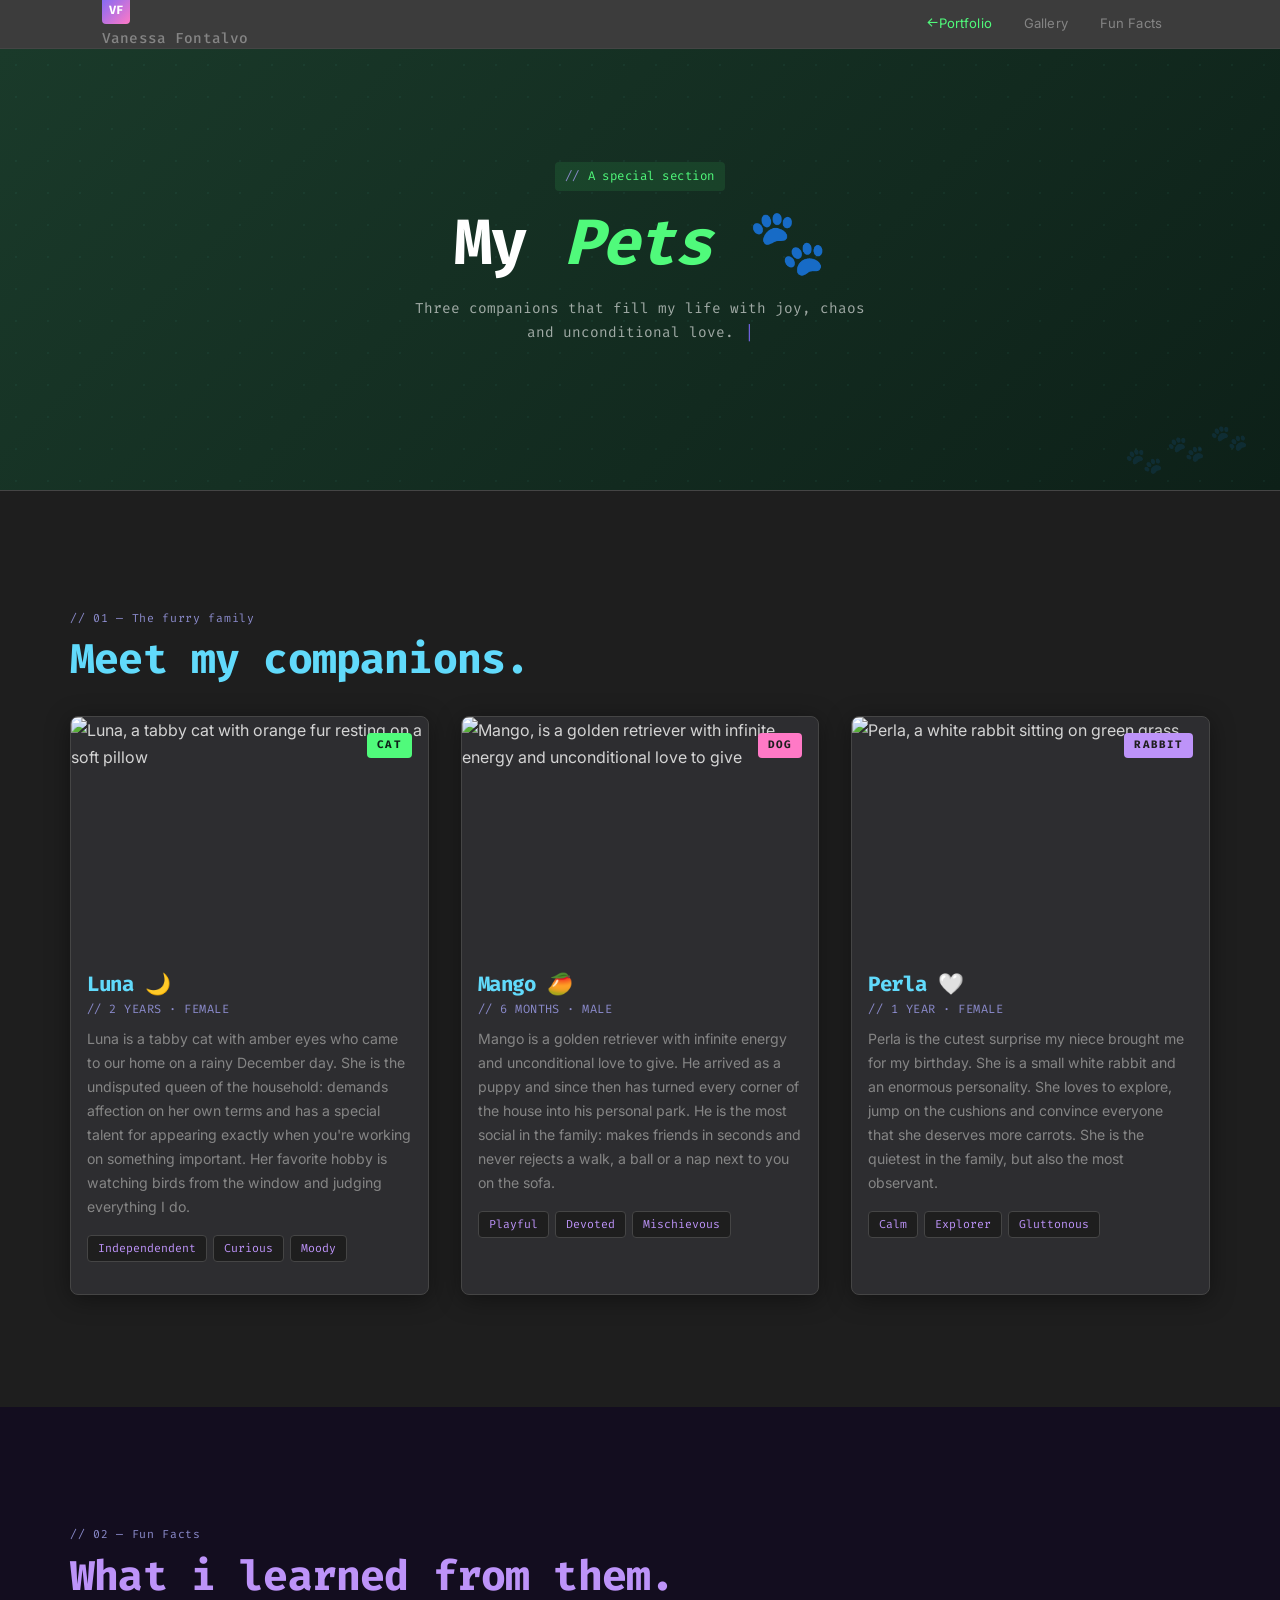
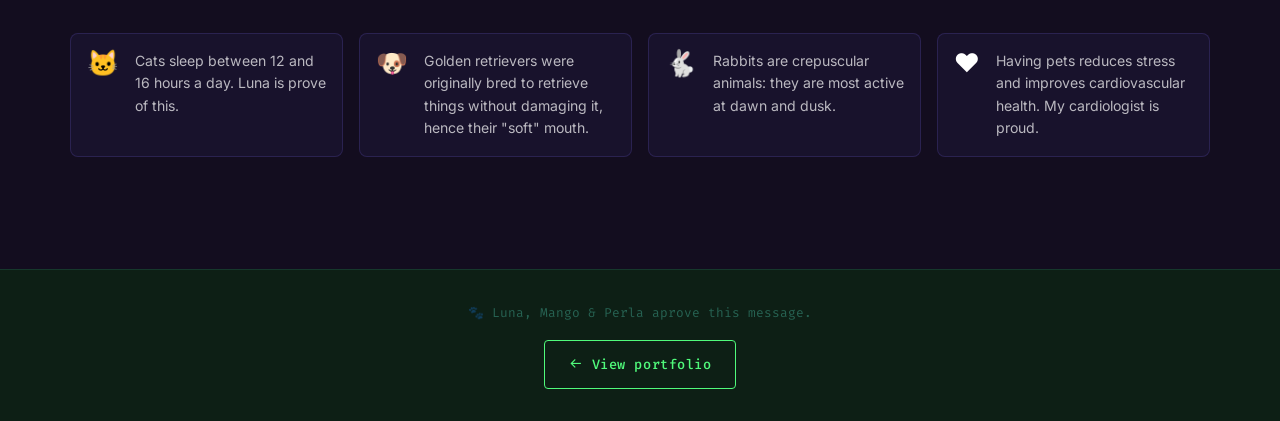
==== mascotas.html @ 3e64f096 "first draft" ====
<!DOCTYPE html>
<html lang="es">

<head>
  <meta charset="UTF-8" />
  <meta name="viewport" content="width=device-width, initial-scale=1.0" />
  <meta name="description" content="Pet gallery of Vanessa Fontalvo — meet Luna, Mango and Perla." />
  <meta name="keywords" content="pets, cats, dogs, rabbits, pets gallery, Luna, Mango, Perla" />
  <meta name="author" content="Vanessa Fontalvo" />
  <title>My Pets — Vanessa Fontalvo</title>
  <!-- Vinculación de la misma hoja de estilos compartida -->
  <link rel="stylesheet" href="styles.css" />
  <link
    href="https://fonts.googleapis.com/css2?family=Playfair+Display:wght@400;700;900&family=DM+Sans:wght@300;400;500&display=swap"
    rel="stylesheet" />
  <link href='https://unpkg.com/boxicons@2.1.4/css/boxicons.min.css' rel='stylesheet'>
</head>

<body class="page-mascotas">

  <!-- ===================== ENCABEZADO ===================== -->
  <header class="site-header">
    <div class="header-inner">
      <!-- Logo con enlace de vuelta al portafolio -->
      <div class="logo">
        <a href="index.html" class="logo-link" aria-label="Volver al portafolio">
          <span class="logo-initial">VF</span>
          <span class="logo-name">Vanessa Fontalvo</span>
        </a>
      </div>

      <!-- Navegación de la página de mascotas -->
      <nav class="main-nav" aria-label="Navegación">
        <ul>
          <!-- Enlace de regreso al portafolio principal -->
          <li><a href="index.html" class="nav-back">
              <i class='bx bx-arrow-back'></i>
              Portfolio</a></li>
          <li><a href="#galeria">Gallery</a></li>
          <li><a href="#curiosidades">Fun Facts</a></li>
        </ul>
      </nav>
    </div>
  </header>

  <!-- ===================== HERO DE MASCOTAS ===================== -->
  <section class="pets-hero">
    <div class="pets-hero-content">
      <p class="hero-label">A special section </p>
      <h1 class="hero-title pets-hero-title">
        My <em>Pets</em> 🐾
      </h1>
      <p class="hero-sub">
        Three companions that fill my life with joy, chaos and unconditional love.
      </p>
    </div>
    <!-- Decoración de huellas -->
    <div class="paw-deco" aria-hidden="true">
      <span>🐾</span><span>🐾</span><span>🐾</span>
    </div>
  </section>

  <main>

    <!-- ===================== GALERÍA DE MASCOTAS ===================== -->
    <section id="galeria" class="section section-gallery">
      <div class="section-inner">
        <span class="section-tag">01 — The furry family</span>
        <h2 class="section-title">Meet my companions.</h2>

        <!-- Contenedor de la galería -->
        <div class="pets-grid">

          <!-- ---- Mascota 1: Luna ---- -->
          <article class="pet-card">
            <!-- Imagen de la mascota (usando placeholder de Picsum con temática animal) -->
            <div class="pet-image-wrap">
              <img src="img/tabby.jpg" alt="Luna, a tabby cat with orange fur resting on a soft pillow" width="600"
                height="450" loading="lazy" />
              <span class="pet-badge">Cat</span>
            </div>
            <!-- Descripción de la mascota -->
            <div class="pet-info">
              <h3 class="pet-name">Luna 🌙</h3>
              <p class="pet-age"> 2 years · Female</p>
              <p class="pet-desc">
                Luna is a tabby cat with amber eyes who came to our home on a rainy December day.
                She is the undisputed queen of the household: demands affection on her own terms and has
                a special talent for appearing exactly when you're working on something important.
                Her favorite hobby is watching birds from the window and judging everything I do.
              </p>
              <!-- Etiquetas de personalidad -->
              <ul class="pet-tags" aria-label="Personalidad">
                <li>Independendent</li>
                <li>Curious</li>
                <li>Moody</li>
              </ul>
            </div>
          </article>

          <!-- ---- Mascota 2: Mango ---- -->
          <article class="pet-card">
            <div class="pet-image-wrap">
              <img src="img/golden.jpeg"
                alt="Mango, is a golden retriever with infinite energy and unconditional love to give" width="600"
                height="450" loading="lazy" />
              <span class="pet-badge pet-badge--dog">Dog</span>
            </div>
            <div class="pet-info">
              <h3 class="pet-name">Mango 🥭</h3>
              <p class="pet-age">6 months · Male</p>
              <p class="pet-desc">
                Mango is a golden retriever with infinite energy and unconditional love to give.
                He arrived as a puppy and since then has turned every corner of the house into his personal park.
                He is the most social in the family: makes friends in seconds and never rejects a walk,
                a ball or a nap next to you on the sofa.
              </p>
              <ul class="pet-tags" aria-label="Personalidad">
                <li>Playful</li>
                <li>Devoted</li>
                <li>Mischievous</li>
              </ul>
            </div>
          </article>

          <!-- ---- Mascota 3: Perla ---- -->
          <article class="pet-card">
            <div class="pet-image-wrap">
              <img src="img/bunny.jpg" alt="Perla, a white rabbit sitting on green grass" width="600" height="450"
                loading="lazy" />
              <span class="pet-badge pet-badge--rabbit">Rabbit</span>
            </div>
            <div class="pet-info">
              <h3 class="pet-name">Perla 🤍</h3>
              <p class="pet-age">1 year · Female</p>
              <p class="pet-desc">
                Perla is the cutest surprise my niece brought me for my birthday. She is a small
                white rabbit and an enormous personality. She loves to explore,
                jump on the cushions and convince everyone that she deserves more carrots.
                She is the quietest in the family, but also the most observant.
              </p>
              <ul class="pet-tags" aria-label="Personalidad">
                <li>Calm</li>
                <li>Explorer</li>
                <li>Gluttonous</li>
              </ul>
            </div>
          </article>

        </div><!-- /pets-grid -->
      </div>
    </section>

    <!-- ===================== SECCIÓN: CURIOSIDADES ===================== -->
    <section id="curiosidades" class="section section-curiosidades">
      <div class="section-inner">
        <span class="section-tag">02 — Fun Facts</span>
        <h2 class="section-title">What i learned from them.</h2>

        <!-- Lista de curiosidades / aprendizajes -->
        <ul class="curiosidades-list">
          <li>
            <span class="curio-icon">🐱</span>
            <p>Cats sleep between 12 and 16 hours a day. Luna is prove of this.</p>
          </li>
          <li>
            <span class="curio-icon">🐶</span>
            <p>Golden retrievers were originally bred to retrieve things without damaging it, hence their
              "soft" mouth.</p>
          </li>
          <li>
            <span class="curio-icon">🐇</span>
            <p>Rabbits are crepuscular animals: they are most active at dawn and dusk.</p>
          </li>
          <li>
            <span class="curio-icon">❤️</span>
            <p>Having pets reduces stress and improves cardiovascular health. My cardiologist is proud.</p>
          </li>
        </ul>
      </div>
    </section>

  </main>

  <!-- ===================== PIE DE PÁGINA CON ENLACE DE RETORNO ===================== -->
  <footer class="site-footer pets-footer">
    <div class="footer-inner">
      <p class="footer-copy">🐾 Luna, Mango & Perla aprove this message.</p>
      <!-- Enlace de retorno al portafolio principal -->
      <a href="index.html" class="btn-primary btn-back"> <i class='bx bx-arrow-back'></i>
        View portfolio</a>
    </div>
  </footer>

</body>

</html>
---- styles.css ----
/* ============================================================
   styles.css — Portafolio Personal 
   Estética: VS Code / Dark IDE
   ============================================================ */

@import url('https://fonts.googleapis.com/css2?family=Fira+Code:wght@300;400;500;600;700&family=Inter:wght@300;400;500;600&display=swap');

/* ---- Variables globales de diseño ---- */
:root {
  /* Paleta VS Code Dark */
  --color-bg: #1e1e1e;
  --color-bg-alt: #252526;
  --color-surface: #2d2d30;
  --color-surface-2: #3c3c3c;
  --color-border: #454545;
  --color-ink: #d4d4d4;
  --color-ink-light: #858585;
  --color-ink-dim: #6a6a6a;

  /* Syntax colors — vibrant palette */
  --color-keyword: #7C6AF7;
  /* morado — keywords */
  --color-string: #FF79C6;
  /* rosa — strings */
  --color-function: #61DAFB;
  /* azul eléctrico — funciones */
  --color-type: #50FA7B;
  /* verde neón — tipos */
  --color-comment: #8B8BCC;
  /* morado suave — comentarios */
  --color-number: #BD93F9;
  /* lavanda — números */
  --color-variable: #FF9AF5;
  /* rosa claro — variables */
  --color-orange: #FFB86C;
  /* naranja — atributos */
  --color-accent: #7C6AF7;
  --color-accent-warm: #FF79C6;
  --color-accent-green: #50FA7B;

  /* Editor UI */
  --color-line-num: #858585;
  --color-selection: rgba(124, 106, 247, 0.18);
  --color-cursor: #7C6AF7;
  --color-tab-active: #1e1e1e;
  --color-tab-inactive: #2d2d30;
  --color-title-bar: #3c3c3c;

  /* Tipografía */
  --font-display: 'Fira Code', 'Courier New', monospace;
  --font-body: 'Inter', 'Helvetica Neue', sans-serif;
  --font-mono: 'Fira Code', monospace;

  /* Espaciado base */
  --space-xs: 0.5rem;
  --space-sm: 1rem;
  --space-md: 2rem;
  --space-lg: 4rem;
  --space-xl: 7rem;

  /* Bordes y sombras */
  --radius-sm: 4px;
  --radius-md: 8px;
  --radius-lg: 12px;
  --shadow-card: 0 4px 24px rgba(0, 0, 0, 0.4);
  --shadow-img: 0 8px 32px rgba(0, 0, 0, 0.6);

  /* Transiciones */
  --transition: 0.28s cubic-bezier(0.4, 0, 0.2, 1);
}

/* ============================================================
   RESET Y BASE
   ============================================================ */
*,
*::before,
*::after {
  box-sizing: border-box;
  margin: 0;
  padding: 0;
}

html {
  scroll-behavior: smooth;
  font-size: 16px;
  background-color: #1e1e1e;
}

body {
  font-family: var(--font-body);
  background-color: transparent;
  color: var(--color-ink);
  line-height: 1.7;
  font-weight: 400;
}

img {
  max-width: 100%;
  height: auto;
  display: block;
}

ul {
  list-style: none;
}

a {
  color: inherit;
  text-decoration: none;
}

/* ============================================================
   TIPOGRAFÍA
   ============================================================ */
h1,
h2,
h3 {
  font-family: var(--font-display);
  line-height: 1.15;
  letter-spacing: -0.02em;
}

h1 {
  font-size: clamp(2.4rem, 5vw, 4.2rem);
}

h2 {
  font-size: clamp(1.8rem, 3.5vw, 2.6rem);
}

h3 {
  font-size: clamp(1.1rem, 2vw, 1.35rem);
}

em {
  font-style: normal;
  color: var(--color-type);
}

/* ============================================================
   HEADER / NAVEGACIÓN — estilo barra de título VS Code
   ============================================================ */
.site-header {
  position: sticky;
  top: 0;
  z-index: 100;
  background: var(--color-title-bar);
  border-bottom: 1px solid var(--color-border);
  padding: 0;
}

.header-inner {
  max-width: 1140px;
  margin: 0 auto;
  padding: 0 var(--space-md);
  display: flex;
  align-items: center;
  justify-content: space-between;
  gap: var(--space-md);
  height: 48px;
}

.logo {
  display: flex;
  align-items: center;
  gap: var(--space-xs);
  text-decoration: none;
  color: var(--color-ink);
}

.logo-initial {
  display: flex;
  align-items: center;
  justify-content: center;
  width: 28px;
  height: 28px;
  background: linear-gradient(135deg, var(--color-keyword), var(--color-string));
  color: #fff;
  font-family: var(--font-mono);
  font-size: 0.75rem;
  font-weight: 700;
  border-radius: var(--radius-sm);
  flex-shrink: 0;
}

.logo-name {
  font-family: var(--font-mono);
  font-size: 0.9rem;
  font-weight: 500;
  color: var(--color-ink-light);
  letter-spacing: 0.01em;
}

.main-nav ul {
  display: flex;
  gap: 0;
  align-items: center;
  height: 48px;
}

.main-nav li {
  height: 100%;
}

.main-nav a {
  display: flex;
  align-items: center;
  height: 100%;
  font-size: 0.82rem;
  font-weight: 400;
  color: var(--color-ink-light);
  letter-spacing: 0.01em;
  padding: 0 16px;
  position: relative;
  transition: color var(--transition), background var(--transition);
  border-bottom: 2px solid transparent;
  font-family: var(--font-body);
}

.main-nav a:hover {
  color: var(--color-ink);
  background: rgba(255, 255, 255, 0.04);
}

.main-nav a::after {
  display: none;
}

.nav-highlight {
  background: var(--color-surface) !important;
  color: var(--color-string) !important;
  border-bottom: 2px solid var(--color-string) !important;
  font-weight: 500 !important;
}

.nav-highlight:hover {
  background: rgba(255, 121, 198, 0.1) !important;
}

.nav-back {
  color: var(--color-type) !important;
}

/* ============================================================
   PARTÍCULAS — Toda la página
   ============================================================ */
.hero-wrapper {
  position: relative;
  min-height: 88vh;
}

#hero-particles {
  position: fixed;
  top: 0;
  left: 0;
  width: 100%;
  height: 100%;
  z-index: -1;
  pointer-events: none;
}

#hero-particles canvas {
  display: block !important;
  width: 100% !important;
  height: 100% !important;
  pointer-events: all;
}

.hero-content,
.hero-deco {
  position: relative;
  z-index: 2;
}

/* ============================================================
   SECCIÓN HERO
   ============================================================ */
.hero {
  min-height: 88vh;
  display: flex;
  align-items: center;
  padding: var(--space-xl) var(--space-md);
  max-width: 1140px;
  margin: 0 auto;
  position: relative;
}

.hero-content {
  max-width: 720px;
  position: relative;
  z-index: 2;
  animation: fadeUp 0.8s ease both;
}

.hero-label {
  display: inline-block;
  font-family: var(--font-mono);
  font-size: 0.78rem;
  font-weight: 400;
  letter-spacing: 0.04em;
  color: var(--color-comment);
  background: transparent;
  padding: 0;
  margin-bottom: var(--space-sm);
}

.hero-label::before {
  content: '// ';
  color: var(--color-comment);
}

.hero-title {
  margin-bottom: var(--space-sm);
  color: var(--color-function);
}

.hero-title em {
  color: var(--color-type);
  font-style: italic;
}

.hero-sub {
  font-size: 1.05rem;
  color: var(--color-ink-light);
  margin-bottom: var(--space-md);
  max-width: 480px;
  font-family: var(--font-mono);
  font-size: 0.9rem;
}

.hero-deco {
  position: absolute;
  right: -60px;
  top: 50%;
  transform: translateY(-50%);
  z-index: 1;
  pointer-events: none;
}

.deco-circle {
  width: 380px;
  height: 380px;
  border-radius: 50%;
  border: 1px solid rgba(86, 156, 214, 0.12);
}

.deco-line {
  width: 200px;
  height: 1px;
  background: linear-gradient(90deg, var(--color-keyword), transparent);
  position: absolute;
  top: 50%;
  left: -100px;
}

/* ============================================================
   HERO — PÁGINA DE MASCOTAS
   ============================================================ */
.pets-hero {
  background: linear-gradient(135deg, #1a3a2a 0%, #0d2018 100%);
  color: white;
  padding: var(--space-xl) var(--space-md);
  text-align: center;
  position: relative;
  overflow: hidden;
  display: flex;
  align-items: center;
  flex-direction: column;
  border-bottom: 1px solid var(--color-border);
}

.pets-hero::before {
  content: '';
  position: absolute;
  inset: 0;
  background-image: radial-gradient(circle, rgba(78, 201, 176, 0.06) 1px, transparent 1px);
  background-size: 32px 32px;
  pointer-events: none;
}

.pets-hero-content {
  position: relative;
  z-index: 2;
  max-width: 600px;
  animation: fadeUp 0.8s ease both;
}

.pets-hero .hero-label {
  background: rgba(80, 250, 123, 0.1);
  color: var(--color-type);
  border-radius: var(--radius-sm);
  padding: 4px 10px;
}

.pets-hero-title {
  color: white;
}

.pets-hero-title em {
  color: var(--color-type);
}

.pets-hero .hero-sub {
  color: rgba(255, 255, 255, 0.6);
}

.paw-deco {
  position: absolute;
  bottom: var(--space-sm);
  right: var(--space-md);
  font-size: 1.8rem;
  opacity: 0.15;
  display: flex;
  gap: var(--space-xs);
  transform: rotate(-15deg);
  pointer-events: none;
}

/* ============================================================
   BOTONES
   ============================================================ */
.btn-primary {
  display: inline-block;
  background: transparent;
  color: var(--color-keyword);
  font-family: var(--font-mono);
  font-size: 0.85rem;
  font-weight: 500;
  letter-spacing: 0.04em;
  padding: 12px 24px;
  border-radius: var(--radius-sm);
  border: 1px solid var(--color-keyword);
  cursor: pointer;
  transition: background var(--transition), color var(--transition), transform var(--transition), box-shadow var(--transition);
}

.btn-primary:hover {
  background: rgba(124, 106, 247, 0.14);
  color: var(--color-keyword);
  transform: translateY(-2px);
  box-shadow: 0 0 16px rgba(124, 106, 247, 0.3);
}

.btn-submit {
  background: linear-gradient(135deg, var(--color-keyword), var(--color-string));
  border-color: transparent;
  color: white;
}

.btn-submit:hover {
  background: transparent;
  color: var(--color-string);
  border-color: var(--color-string);
  box-shadow: 0 0 16px rgba(255, 121, 198, 0.3);
}

.btn-back {
  background: transparent;
  border-color: var(--color-type);
  color: var(--color-type);
}

.btn-back:hover {
  background: rgba(78, 201, 176, 0.1);
  color: var(--color-type);
}

/* ============================================================
   SECCIONES GENÉRICAS
   ============================================================ */
.section {
  padding: var(--space-xl) var(--space-md);
  background-color: rgba(30, 30, 30, 0.3);
}

.section:nth-child(even) {
  background-color: rgba(37, 37, 38, 0.3);
}

.section-inner {
  max-width: 1140px;
  margin: 0 auto;
}

.section-tag {
  display: inline-block;
  font-family: var(--font-mono);
  font-size: 0.72rem;
  font-weight: 400;
  letter-spacing: 0.06em;
  color: var(--color-comment);
  margin-bottom: var(--space-xs);
}

.section-tag::before {
  content: '// ';
}

.section-title {
  margin-bottom: var(--space-md);
  color: var(--color-function);
}

/* ============================================================
   SECCIÓN: SOBRE MÍ
   ============================================================ */
.section-about {
  display: grid;
  grid-template-columns: 1fr auto;
  gap: var(--space-lg);
  align-items: center;
  padding: var(--space-xl) var(--space-md);
  margin-left: 60px;

}

/* Terminal typewriter — About Me */
.terminal-box {
  background: #101010;
  border: 1px solid #2a2a2a;
  border-radius: var(--radius-md);
  overflow: hidden;
  margin-bottom: var(--space-md);
  max-width: 620px;
  box-shadow: 0 8px 32px rgba(0, 0, 0, 0.55);
}

.terminal-topbar {
  display: flex;
  align-items: center;
  gap: 6px;
  background: #1c1c1c;
  padding: 10px 14px;
  border-bottom: 1px solid #2a2a2a;
}

.terminal-dot {
  width: 12px;
  height: 12px;
  border-radius: 50%;
  flex-shrink: 0;
}

.dot-red {
  background: #FF5F57;
}

.dot-yellow {
  background: #FFBD2E;
}

.dot-green {
  background: #28C840;
}

.terminal-filename {
  font-family: var(--font-mono);
  font-size: 0.72rem;
  color: #555;
  margin-left: 8px;
  letter-spacing: 0.04em;
}

.terminal-body {
  padding: 20px 24px 28px;
  min-height: 180px;
}

.terminal-text {
  font-family: var(--font-mono);
  font-size: 0.88rem;
  color: #a8a8a8;
  line-height: 1.85;
  font-weight: 300;
  white-space: pre-wrap;
  word-break: break-word;
  margin: 0;
}

.terminal-prompt {
  color: var(--color-keyword);
  font-weight: 600;
}

/* Cursor de Typed.js */
.typed-cursor {
  color: var(--color-string);
  font-size: 1.1rem;
  opacity: 1;
  animation: blink-cursor 0.75s step-end infinite;
}

@keyframes blink-cursor {

  0%,
  100% {
    opacity: 1;
  }

  50% {
    opacity: 0;
  }
}

/* Clases de color para palabras destacadas — estilo syntax highlighting */
.t-blue {
  color: #61DAFB;
}

/* tipo / clase */
.t-pink {
  color: #FF79C6;
}

/* string */
.t-yellow {
  color: #DCDCAA;
}

/* función */
.t-orange {
  color: #FFB86C;
}

/* atributo */
.t-green {
  color: #50FA7B;
}

/* keyword */
.t-lavender {
  color: #BD93F9;
}

/* variable */

.skills-list {
  display: flex;
  flex-wrap: wrap;
  gap: var(--space-xs);
}


.skills-list li {
  background: var(--color-surface);
  border: 1px solid var(--color-border);
  color: var(--color-number);
  font-family: var(--font-mono);
  font-size: 0.75rem;
  font-weight: 400;
  padding: 4px 12px;
  border-radius: var(--radius-sm);
  transition: background var(--transition), border-color var(--transition), color var(--transition);
}

.skills-list li:hover {
  background: rgba(124, 106, 247, 0.12);
  border-color: var(--color-keyword);
  color: var(--color-keyword);
}

.about-img-tag-wrap {
  display: flex;
  flex-direction: column;
  align-items: flex-start;
  gap: 6px;
  margin-right: 20px;
  flex-shrink: 0;
  margin-right: 100px;



}

.fake-tag {
  font-family: var(--font-mono);
  font-size: 0.78rem;
  line-height: 1;
  user-select: none;
}

.fake-tag-bracket {
  color: var(--color-ink-dim);
}

.fake-tag-name {
  color: var(--color-keyword);
}

.fake-tag-attr {
  color: var(--color-variable, #9CDCFE);
}

.fake-tag-eq {
  color: var(--color-ink-dim);
}

.fake-tag-val {
  color: var(--color-string);
}

.about-image-frame {
  position: relative;
  width: 340px;
  height: 400px;
  border-radius: var(--radius-md);
  border: 1px solid var(--color-border);
  overflow: hidden;
  box-shadow:
    0 0 0 1px rgba(124, 106, 247, 0.3),
    0 0 40px rgba(124, 106, 247, 0.12),
    0 12px 40px rgba(0, 0, 0, 0.6);
  flex-shrink: 0;


}

.about-photo {
  width: 100%;
  height: 100%;
  object-fit: cover;
  object-position: center top;
  display: block;
  transition: transform 0.4s ease;
}

.about-image-frame:hover .about-photo {
  transform: scale(1.04);
}

/* Línea de acento morado en el borde inferior */
.about-image-frame::after {
  content: '';
  position: absolute;
  bottom: 0;
  left: 0;
  right: 0;
  height: 3px;
  background: linear-gradient(90deg, var(--color-keyword), var(--color-string));
}


/* ============================================================
   SECCIÓN: PROYECTOS — Tarjetas estilo code editor
   ============================================================ */
.projects-list {
  display: grid;
  grid-template-columns: repeat(auto-fit, minmax(280px, 1fr));
  gap: var(--space-md);
  margin-top: var(--space-md);
}

/* Card base */
.project-card {
  position: relative;
  background: var(--color-surface);
  border: 1px solid var(--color-border);
  border-radius: var(--radius-md);
  overflow: hidden;
  cursor: pointer;
  /* Perspective para el flip */
  perspective: 1000px;
  min-height: 360px;
  transition: border-color var(--transition), box-shadow var(--transition);
}

.project-card:hover {
  border-color: var(--color-keyword);
  box-shadow: 0 0 0 1px rgba(124, 106, 247, 0.3), 0 8px 32px rgba(0, 0, 0, 0.5);
  transform: none;
  background: var(--color-surface);
}

/* Barra de título de la "ventana" */
.project-card::before {
  content: '';
  display: block;
  height: 32px;
  background: var(--color-bg-alt);
  border-bottom: 1px solid var(--color-border);
}

/* Dots de ventana */
.project-card::after {
  content: '●  ●  ●';
  position: absolute;
  top: 8px;
  left: 14px;
  font-size: 0.55rem;
  letter-spacing: 3px;
  color: var(--color-border);
  pointer-events: none;
}

/* Flip container */
.project-flip {
  position: absolute;
  inset: 32px 0 0 0;
  /* debajo de la barra de título */
  transform-style: preserve-3d;
  transition: transform 0.55s cubic-bezier(0.23, 1, 0.32, 1);
}

.project-card:hover .project-flip {
  transform: rotateY(180deg);
}

/* Cara frontal */
.project-front,
.project-back {
  position: absolute;
  inset: 0;
  backface-visibility: hidden;
  -webkit-backface-visibility: hidden;
  display: flex;
  flex-direction: column;
}

/* Líneas de número estilo editor */
.project-front {
  background: var(--color-surface);
  padding: 0;
  justify-content: flex-start;
}

/* Imagen arriba en la cara frontal */
.project-preview-img {
  width: 100%;
  height: 56%;
  object-fit: cover;
  object-position: top;
  flex-shrink: 0;
  display: block;
  border-bottom: 1px solid var(--color-border);
}

/* Placeholder cuando no hay imagen todavía */
.project-preview-placeholder {
  width: 100%;
  height: 56%;
  flex-shrink: 0;
  background: linear-gradient(135deg, #12103a 0%, #1a1040 60%, #0d0b2e 100%);
  display: flex;
  align-items: center;
  justify-content: center;
  border-bottom: 1px solid var(--color-border);
  font-family: var(--font-mono);
  font-size: 1.4rem;
  color: rgba(124, 106, 247, 0.3);
  letter-spacing: 0.2em;
}

/* El code-block ocupa el resto, mantiene su padding original con los números */
.project-front .project-code-block-wrap {
  flex: 1;
  position: relative;
  display: flex;
  align-items: center;
  padding: 20px 20px 20px 56px;
}

/* Cara trasera */
.project-back {
  background: var(--color-bg-alt);
  transform: rotateY(180deg);
  padding: 20px 20px 20px 20px;
  justify-content: space-between;
}

/* Número de línea — cubre solo la zona del código (debajo de imagen + barra de título) */
.project-number {
  position: absolute;
  left: 0;
  top: calc(32px + (100% - 32px) * 0.56);
  bottom: 0;
  width: 40px;
  display: flex;
  flex-direction: column;
  align-items: center;
  justify-content: center;
  gap: 6px;
  background: var(--color-bg);
  border-right: 1px solid var(--color-border);
  font-family: var(--font-mono);
  font-size: 0.72rem;
  color: var(--color-line-num);
  padding: 16px 0;
  user-select: none;
  z-index: 1;
  /* Invisible en reposo */
  opacity: 0;
}

/* Durante el hover: aparece solo en la mitad de la animación del flip */
.project-card:hover .project-number {
  animation: numbers-during-flip 0.22s cubic-bezier(0.23, 1, 0.32, 1) forwards;
}

@keyframes numbers-during-flip {
  0% {
    opacity: 0;
  }

  30% {
    opacity: 1;
  }

  70% {
    opacity: 1;
  }

  100% {
    opacity: 0;
  }
}

/* Código en la cara frontal */
.project-code-block {
  font-family: var(--font-mono);
  font-size: 0.82rem;
  line-height: 1.9;
}

.code-tag-open {
  color: var(--color-ink-dim);
}

.code-tag-close {
  color: var(--color-ink-dim);
}

.code-tag-name {
  color: var(--color-keyword);
}

.code-title {
  color: var(--color-function);
  font-weight: 600;
}

.code-underline {
  display: inline-block;
  border-bottom: 2px solid var(--color-accent-warm);
  padding-bottom: 1px;
}

/* Cara trasera — info del proyecto */
.project-info {
  display: flex;
  flex-direction: column;
  gap: 10px;
  flex: 1;
}

.project-info h3 {
  font-family: var(--font-mono);
  font-size: 1rem;
  color: var(--color-function);
  font-weight: 600;
}

.project-link {
  color: var(--color-function);
  transition: color var(--transition);
}

.project-link:hover {
  color: var(--color-type);
}

.project-info p {
  font-size: 0.85rem;
  color: var(--color-ink-light);
  line-height: 1.6;
}

.project-tech {
  font-family: var(--font-mono);
  font-size: 0.72rem;
  font-weight: 500;
  letter-spacing: 0.04em;
  color: var(--color-comment);
  margin-top: auto;
}

/* Botón en cara trasera */
.project-back-cta {
  display: inline-block;
  font-family: var(--font-mono);
  font-size: 0.75rem;
  color: var(--color-string);
  border: 1px solid var(--color-string);
  padding: 6px 14px;
  border-radius: var(--radius-sm);
  transition: background var(--transition), box-shadow var(--transition);
  align-self: flex-start;
  margin-top: 12px;
}

.project-back-cta:hover {
  background: rgba(255, 121, 198, 0.12);
  box-shadow: 0 0 12px rgba(255, 121, 198, 0.25);
}

/* ============================================================
   SECCIÓN: CONTACTO
   ============================================================ */
.section-contact {
  background: rgba(37, 37, 38, 0.3) !important;
}

.section-contact .section-tag {
  color: var(--color-comment);
}

.section-contact .section-title {
  color: var(--color-function);
}

.contact-intro {
  color: var(--color-ink-light);
  margin-bottom: var(--space-md);
  max-width: 500px;
  font-size: 0.95rem;
}

.contact-form {
  max-width: 560px;
  display: flex;
  flex-direction: column;
  gap: var(--space-sm);
}

.form-group {
  display: flex;
  flex-direction: column;
  gap: 6px;
}

.form-group label {
  font-family: var(--font-mono);
  font-size: 0.72rem;
  font-weight: 400;
  letter-spacing: 0.08em;
  color: var(--color-comment);
}

.form-group label::before {
  content: '// ';
}

.form-group input,
.form-group textarea {
  background: var(--color-surface);
  border: 1px solid var(--color-border);
  border-radius: var(--radius-sm);
  padding: 12px 16px;
  color: var(--color-ink);
  font-family: var(--font-mono);
  font-size: 0.88rem;
  transition: border-color var(--transition), background var(--transition);
  outline: none;
  resize: vertical;
}

.form-group input::placeholder,
.form-group textarea::placeholder {
  color: var(--color-ink-dim);
  font-style: italic;
}

.form-group input:hover,
.form-group textarea:hover {
  border-color: var(--color-surface-2);
}

.form-group input:focus,
.form-group textarea:focus {
  border-color: var(--color-keyword);
  background: rgba(124, 106, 247, 0.04);
  box-shadow: 0 0 0 2px rgba(124, 106, 247, 0.15);
}

/* ============================================================
   SECCIÓN: GALERÍA DE MASCOTAS
   ============================================================ */
.pets-grid {
  display: grid;
  grid-template-columns: repeat(auto-fit, minmax(300px, 1fr));
  gap: var(--space-md);
  margin-top: var(--space-md);
}

.pet-card {
  background: var(--color-surface);
  border: 1px solid var(--color-border);
  border-radius: var(--radius-md);
  overflow: hidden;
  box-shadow: var(--shadow-card);
  transition: transform var(--transition), border-color var(--transition);
}

.pet-card:hover {
  transform: translateY(-6px);
  border-color: var(--color-type);
}

.pet-image-wrap {
  position: relative;
  overflow: hidden;
  height: 240px;
}

.pet-image-wrap img {
  width: 100%;
  height: 100%;
  object-fit: cover;
  transition: transform 0.5s ease;
}

.pet-card:hover .pet-image-wrap img {
  transform: scale(1.06);
}

.pet-badge {
  position: absolute;
  top: var(--space-sm);
  right: var(--space-sm);
  background: var(--color-type);
  color: #0d2018;
  font-family: var(--font-mono);
  font-size: 0.68rem;
  font-weight: 700;
  letter-spacing: 0.1em;
  text-transform: uppercase;
  padding: 3px 10px;
  border-radius: var(--radius-sm);
}

.pet-badge--dog {
  background: var(--color-string);
  color: #1e1e1e;
}

.pet-badge--rabbit {
  background: var(--color-number);
  color: #1e1e1e;
}

.pet-info {
  padding: var(--space-sm) var(--space-sm) var(--space-md);
}

.pet-name {
  font-family: var(--font-mono);
  font-size: 1.3rem;
  margin-bottom: 2px;
  color: var(--color-function);
}

.pet-age {
  font-family: var(--font-mono);
  font-size: 0.75rem;
  color: var(--color-comment);
  font-weight: 400;
  letter-spacing: 0.04em;
  text-transform: uppercase;
  margin-bottom: var(--space-xs);
}

.pet-age::before {
  content: '// ';
}

.pet-desc {
  font-size: 0.88rem;
  color: var(--color-ink-light);
  line-height: 1.7;
  margin-bottom: var(--space-sm);
}

.pet-tags {
  display: flex;
  flex-wrap: wrap;
  gap: 6px;
}

.pet-tags li {
  background: var(--color-bg);
  border: 1px solid var(--color-border);
  color: var(--color-number);
  font-family: var(--font-mono);
  font-size: 0.72rem;
  font-weight: 400;
  padding: 3px 10px;
  border-radius: var(--radius-sm);
  transition: background var(--transition), border-color var(--transition);
}

.pet-tags li:hover {
  background: rgba(189, 147, 249, 0.12);
  border-color: var(--color-number);
}

/* ============================================================
   SECCIÓN: CURIOSIDADES
   ============================================================ */
.section-curiosidades {
  background: #130d1f !important;
  color: white;
}

.section-curiosidades .section-tag {
  color: var(--color-comment);
}

.section-curiosidades .section-title {
  color: var(--color-number);
}

.curiosidades-list {
  display: grid;
  grid-template-columns: repeat(auto-fit, minmax(240px, 1fr));
  gap: var(--space-sm);
  margin-top: var(--space-md);
}

.curiosidades-list li {
  display: flex;
  gap: var(--space-sm);
  align-items: flex-start;
  background: rgba(124, 106, 247, 0.06);
  border: 1px solid rgba(124, 106, 247, 0.18);
  border-radius: var(--radius-md);
  padding: var(--space-sm);
  transition: background var(--transition), border-color var(--transition);
}

.curiosidades-list li:hover {
  background: rgba(124, 106, 247, 0.12);
  border-color: rgba(124, 106, 247, 0.4);
}

.curio-icon {
  font-size: 1.6rem;
  line-height: 1;
  flex-shrink: 0;
}

.curiosidades-list p {
  font-size: 0.88rem;
  color: rgba(255, 255, 255, 0.7);
  line-height: 1.6;
}

/* ============================================================
   FOOTER
   ============================================================ */
.site-footer {
  background: rgba(37, 37, 38, 0.85);
  border-top: 1px solid var(--color-border);
  padding: var(--space-md);
}

.footer-inner {
  max-width: 1140px;
  margin: 0 auto;
  display: flex;
  align-items: center;
  justify-content: space-between;
  gap: var(--space-md);
  flex-wrap: wrap;
}

.footer-copy {
  font-family: var(--font-mono);
  font-size: 0.8rem;
  color: var(--color-ink-dim);
}

.footer-link {
  font-family: var(--font-mono);
  font-size: 0.8rem;
  color: var(--color-type);
  font-weight: 400;
  transition: color var(--transition);
}

.footer-link:hover {
  color: var(--color-keyword);
}

.pets-footer {
  background: #0d1f15;
  border-top: 1px solid rgba(78, 201, 176, 0.15);
  text-align: center;
}

.pets-footer .footer-inner {
  justify-content: center;
  flex-direction: column;
  gap: var(--space-sm);
}

.pets-footer .footer-copy {
  color: rgba(78, 201, 176, 0.4);
}

/* ============================================================
   ANIMACIONES
   ============================================================ */
@keyframes fadeUp {
  from {
    opacity: 0;
    transform: translateY(24px);
  }

  to {
    opacity: 1;
    transform: translateY(0);
  }
}

@keyframes blink {

  0%,
  100% {
    opacity: 1;
  }

  50% {
    opacity: 0;
  }
}

/* Cursor parpadeante después del hero-sub */
.hero-sub::after {
  content: '|';
  color: var(--color-keyword);
  animation: blink 1.1s step-end infinite;
  margin-left: 2px;
}

/* ============================================================
   RESPONSIVE
   ============================================================ */
@media (max-width: 768px) {
  :root {
    --space-lg: 2.5rem;
    --space-xl: 4rem;
  }

  .header-inner {
    flex-direction: column;
    align-items: flex-start;
    gap: 0;
    height: auto;
    padding: 8px var(--space-md);
  }

  .main-nav ul {
    gap: 0;
    flex-wrap: wrap;
    height: auto;
  }

  .main-nav a {
    height: 36px;
    padding: 0 10px;
  }

  .hero {
    min-height: auto;
    padding-top: var(--space-lg);
  }

  .hero-wrapper {
    min-height: auto;
  }

  .hero-deco {
    display: none;
  }

  .section-about {
    grid-template-columns: 1fr;
    text-align: center;
  }

  .about-image-wrap {
    display: flex;
    justify-content: center;
    order: -1;
  }

  .about-image-placeholder {
    margin-right: 0;
  }

  .skills-list {
    justify-content: center;
  }

  .projects-list {
    grid-template-columns: 1fr;
  }

  .footer-inner {
    flex-direction: column;
    text-align: center;
  }
}

@media (max-width: 480px) {
  .pets-grid {
    grid-template-columns: 1fr;
  }
}
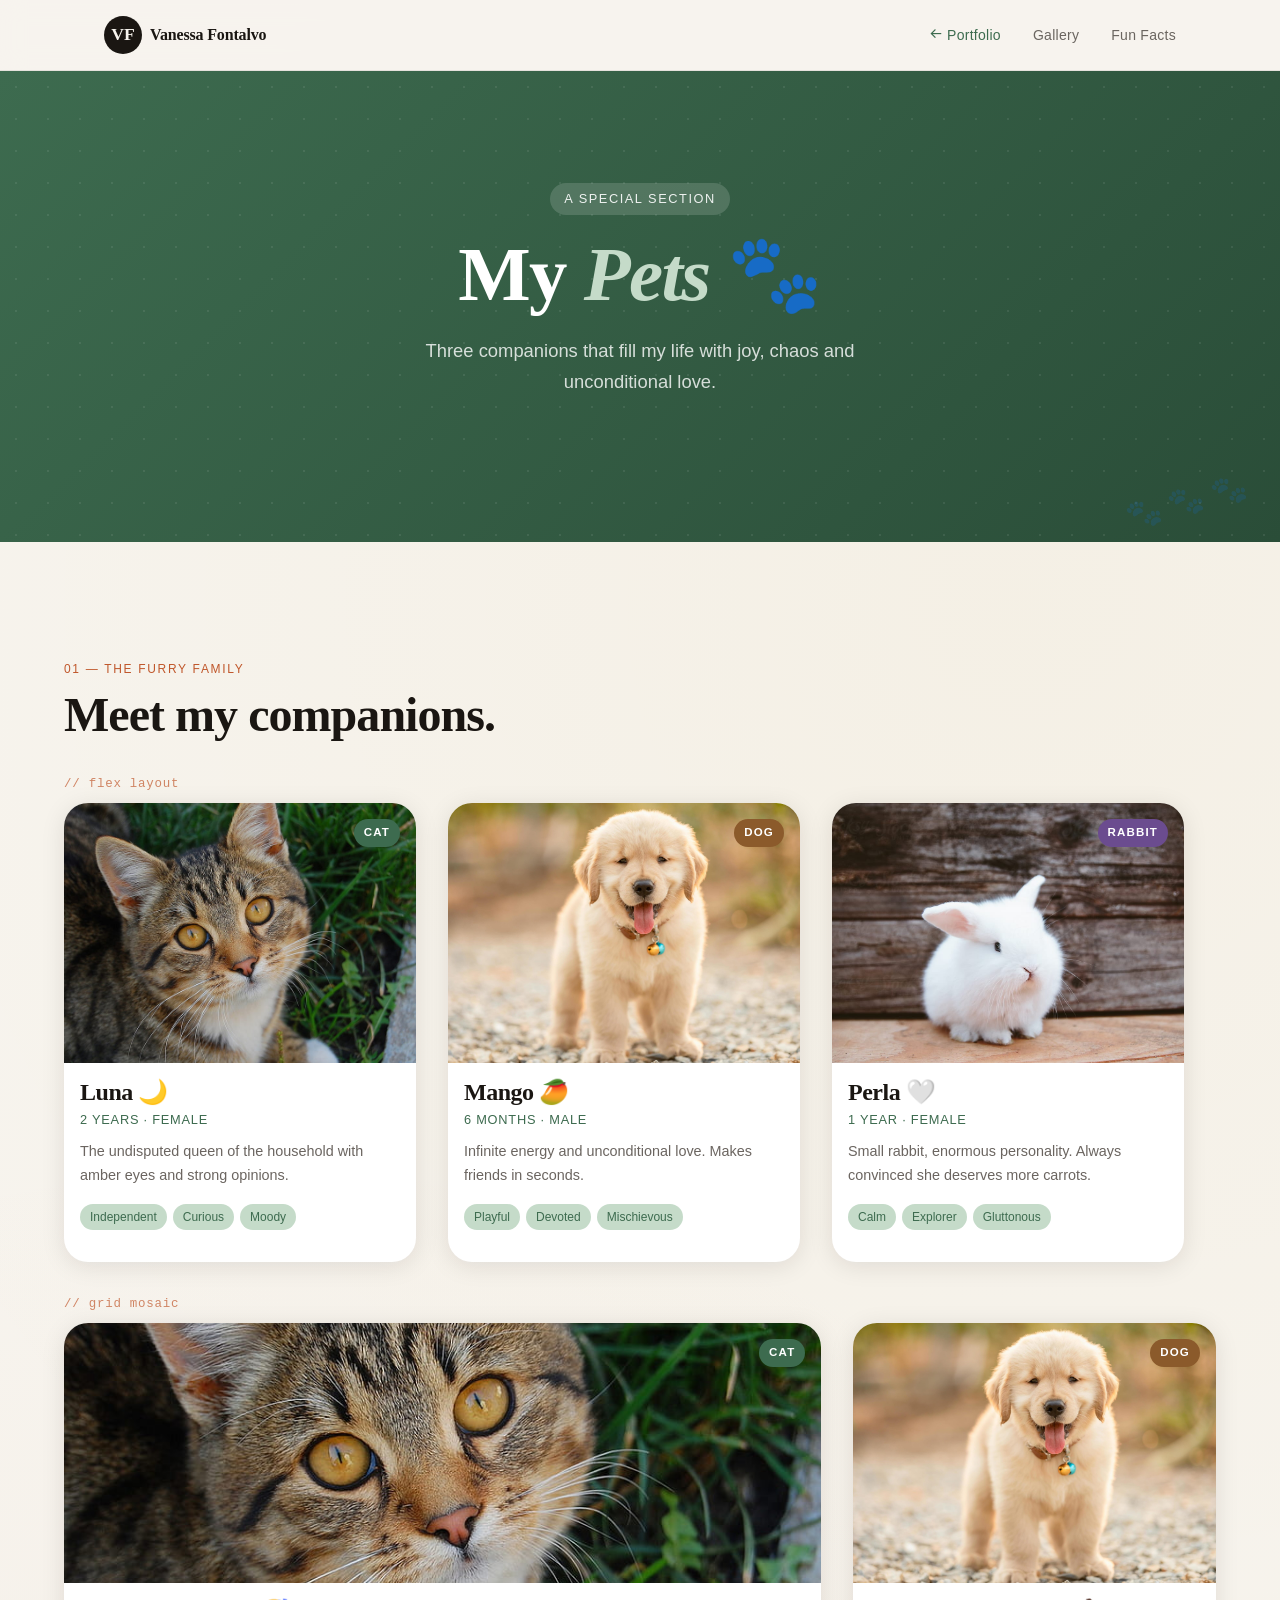
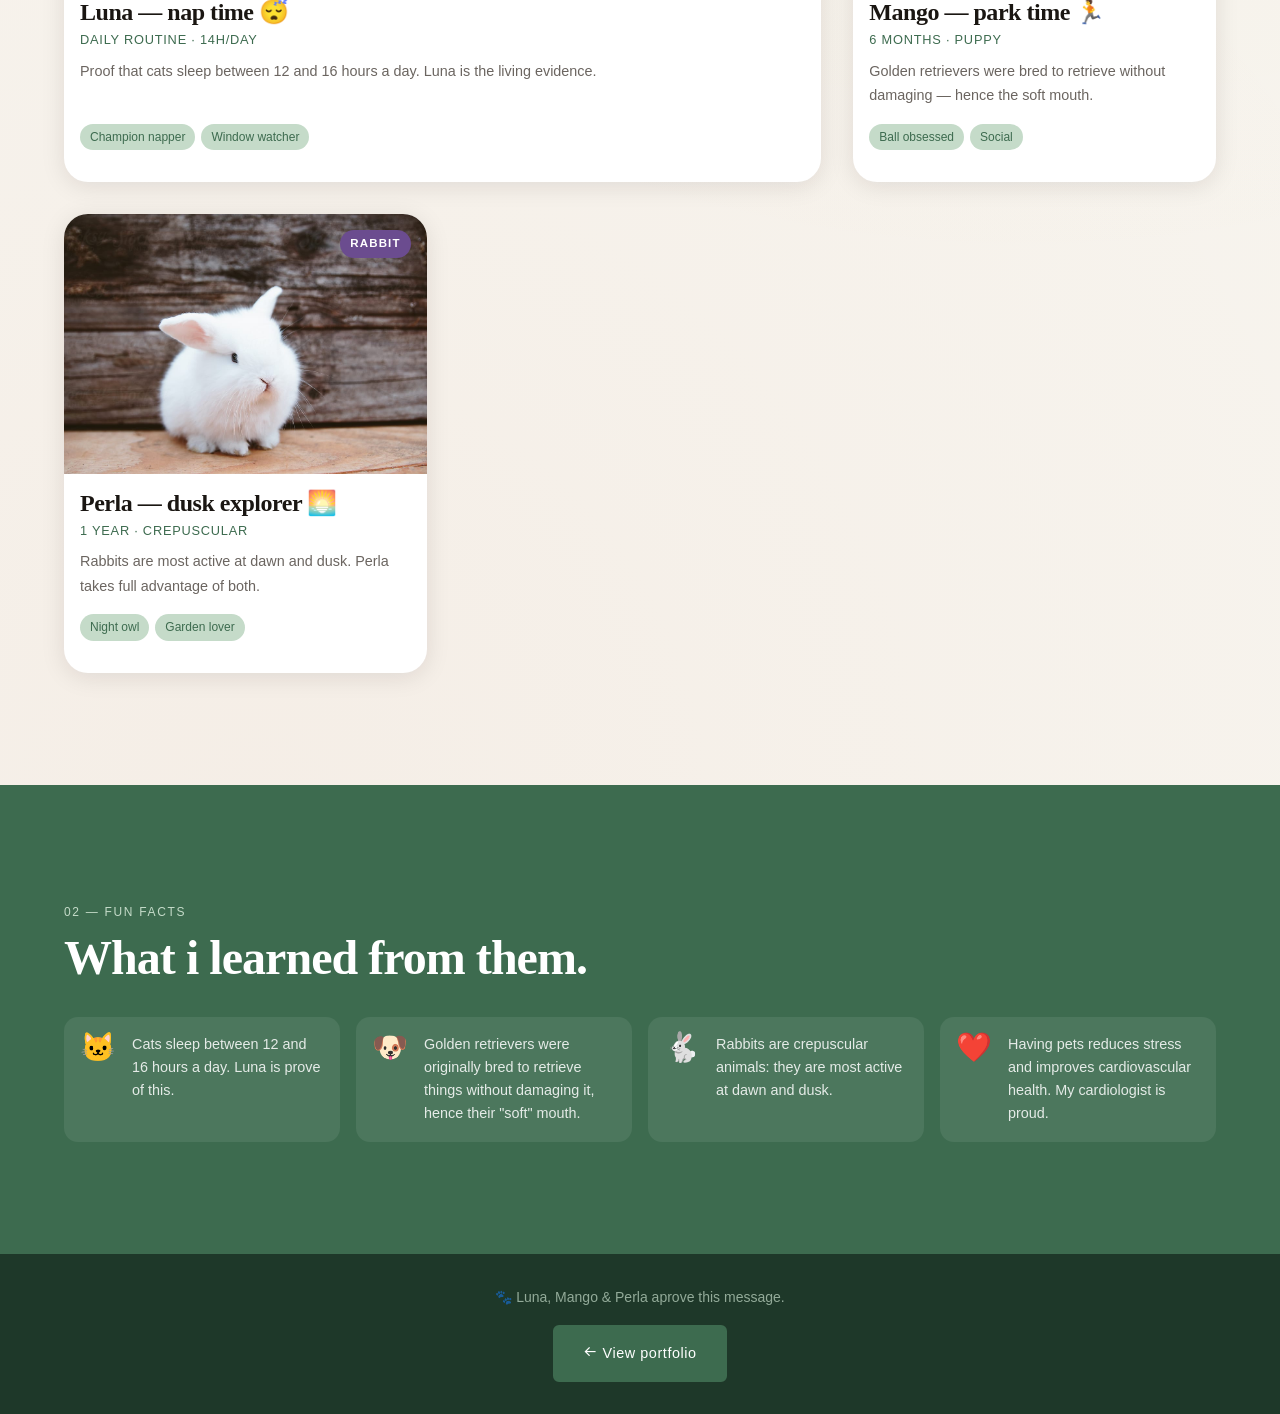
==== commit c9bc03fe: "structure fix 2" ====
--- a/mascotas.html
+++ b/mascotas.html
@@ -1,5 +1,5 @@
 <!DOCTYPE html>
-<html lang="es">
+<html lang="en">
 
 <head>
   <meta charset="UTF-8" />
@@ -8,8 +8,8 @@
   <meta name="keywords" content="pets, cats, dogs, rabbits, pets gallery, Luna, Mango, Perla" />
   <meta name="author" content="Vanessa Fontalvo" />
   <title>My Pets — Vanessa Fontalvo</title>
-  <!-- Vinculación de la misma hoja de estilos compartida -->
-  <link rel="stylesheet" href="styles.css" />
+  <!-- Shared stylesheet -->
+  <link rel="stylesheet" href="petstyles.css" />
   <link
     href="https://fonts.googleapis.com/css2?family=Playfair+Display:wght@400;700;900&family=DM+Sans:wght@300;400;500&display=swap"
     rel="stylesheet" />
@@ -18,10 +18,10 @@
 
 <body class="page-mascotas">
 
-  <!-- ===================== ENCABEZADO ===================== -->
+  <!-- ===================== HEADER ===================== -->
   <header class="site-header">
     <div class="header-inner">
-      <!-- Logo con enlace de vuelta al portafolio -->
+      <!-- Logo with back link to portfolio -->
       <div class="logo">
         <a href="index.html" class="logo-link" aria-label="Volver al portafolio">
           <span class="logo-initial">VF</span>
@@ -29,10 +29,10 @@
         </a>
       </div>
 
-      <!-- Navegación de la página de mascotas -->
-      <nav class="main-nav" aria-label="Navegación">
+      <!-- Pets page navigation -->
+      <nav class="main-nav" aria-label="Navigation">
         <ul>
-          <!-- Enlace de regreso al portafolio principal -->
+          <!-- Back to main portfolio -->
           <li><a href="index.html" class="nav-back">
               <i class='bx bx-arrow-back'></i>
               Portfolio</a></li>
@@ -43,7 +43,7 @@
     </div>
   </header>
 
-  <!-- ===================== HERO DE MASCOTAS ===================== -->
+  <!-- ===================== PETS HERO ===================== -->
   <section class="pets-hero">
     <div class="pets-hero-content">
       <p class="hero-label">A special section </p>
@@ -54,7 +54,7 @@
         Three companions that fill my life with joy, chaos and unconditional love.
       </p>
     </div>
-    <!-- Decoración de huellas -->
+    <!-- Paw decoration -->
     <div class="paw-deco" aria-hidden="true">
       <span>🐾</span><span>🐾</span><span>🐾</span>
     </div>
@@ -62,60 +62,51 @@
 
   <main>
 
-    <!-- ===================== GALERÍA DE MASCOTAS ===================== -->
+    <!-- ===================== PETS GALLERY ===================== -->
     <section id="galeria" class="section section-gallery">
       <div class="section-inner">
         <span class="section-tag">01 — The furry family</span>
         <h2 class="section-title">Meet my companions.</h2>
 
-        <!-- Contenedor de la galería -->
-        <div class="pets-grid">
-
-          <!-- ---- Mascota 1: Luna ---- -->
-          <article class="pet-card">
-            <!-- Imagen de la mascota (usando placeholder de Picsum con temática animal) -->
-            <div class="pet-image-wrap">
-              <img src="img/tabby.jpg" alt="Luna, a tabby cat with orange fur resting on a soft pillow" width="600"
-                height="450" loading="lazy" />
+        <!-- -------------------------------------------------------
+             LAYOUT 1: Flexbox row
+             display: flex + flex-wrap: wrap distributes cards
+             evenly across rows, wrapping when space runs out.
+        ------------------------------------------------------- -->
+        <p class="gallery-layout-label">// flex layout</p>
+        <div class="pets-flex-row">
+
+          <!-- Pet 1: Luna -->
+          <article class="pet-card">
+            <div class="pet-image-wrap">
+              <img src="img/tabby.jpg" alt="Luna, a tabby cat resting on a soft pillow" width="600" height="450"
+                loading="lazy" />
               <span class="pet-badge">Cat</span>
             </div>
-            <!-- Descripción de la mascota -->
             <div class="pet-info">
               <h3 class="pet-name">Luna 🌙</h3>
-              <p class="pet-age"> 2 years · Female</p>
-              <p class="pet-desc">
-                Luna is a tabby cat with amber eyes who came to our home on a rainy December day.
-                She is the undisputed queen of the household: demands affection on her own terms and has
-                a special talent for appearing exactly when you're working on something important.
-                Her favorite hobby is watching birds from the window and judging everything I do.
-              </p>
-              <!-- Etiquetas de personalidad -->
-              <ul class="pet-tags" aria-label="Personalidad">
-                <li>Independendent</li>
+              <p class="pet-age">2 years · Female</p>
+              <p class="pet-desc">The undisputed queen of the household with amber eyes and strong opinions.</p>
+              <ul class="pet-tags" aria-label="Personality traits">
+                <li>Independent</li>
                 <li>Curious</li>
                 <li>Moody</li>
               </ul>
             </div>
           </article>
 
-          <!-- ---- Mascota 2: Mango ---- -->
-          <article class="pet-card">
-            <div class="pet-image-wrap">
-              <img src="img/golden.jpeg"
-                alt="Mango, is a golden retriever with infinite energy and unconditional love to give" width="600"
-                height="450" loading="lazy" />
+          <!-- Pet 2: Mango -->
+          <article class="pet-card">
+            <div class="pet-image-wrap">
+              <img src="img/golden.jpeg" alt="Mango, a golden retriever with infinite energy" width="600" height="450"
+                loading="lazy" />
               <span class="pet-badge pet-badge--dog">Dog</span>
             </div>
             <div class="pet-info">
               <h3 class="pet-name">Mango 🥭</h3>
               <p class="pet-age">6 months · Male</p>
-              <p class="pet-desc">
-                Mango is a golden retriever with infinite energy and unconditional love to give.
-                He arrived as a puppy and since then has turned every corner of the house into his personal park.
-                He is the most social in the family: makes friends in seconds and never rejects a walk,
-                a ball or a nap next to you on the sofa.
-              </p>
-              <ul class="pet-tags" aria-label="Personalidad">
+              <p class="pet-desc">Infinite energy and unconditional love. Makes friends in seconds.</p>
+              <ul class="pet-tags" aria-label="Personality traits">
                 <li>Playful</li>
                 <li>Devoted</li>
                 <li>Mischievous</li>
@@ -123,23 +114,18 @@
             </div>
           </article>
 
-          <!-- ---- Mascota 3: Perla ---- -->
-          <article class="pet-card">
-            <div class="pet-image-wrap">
-              <img src="img/bunny.jpg" alt="Perla, a white rabbit sitting on green grass" width="600" height="450"
+          <!-- Pet 3: Perla -->
+          <article class="pet-card">
+            <div class="pet-image-wrap">
+              <img src="img/bunny.jpg" alt="Perla, a white rabbit on green grass" width="600" height="450"
                 loading="lazy" />
               <span class="pet-badge pet-badge--rabbit">Rabbit</span>
             </div>
             <div class="pet-info">
               <h3 class="pet-name">Perla 🤍</h3>
               <p class="pet-age">1 year · Female</p>
-              <p class="pet-desc">
-                Perla is the cutest surprise my niece brought me for my birthday. She is a small
-                white rabbit and an enormous personality. She loves to explore,
-                jump on the cushions and convince everyone that she deserves more carrots.
-                She is the quietest in the family, but also the most observant.
-              </p>
-              <ul class="pet-tags" aria-label="Personalidad">
+              <p class="pet-desc">Small rabbit, enormous personality. Always convinced she deserves more carrots.</p>
+              <ul class="pet-tags" aria-label="Personality traits">
                 <li>Calm</li>
                 <li>Explorer</li>
                 <li>Gluttonous</li>
@@ -147,17 +133,82 @@
             </div>
           </article>
 
+        </div><!-- /pets-flex-row -->
+
+        <!-- -------------------------------------------------------
+             LAYOUT 2: CSS Grid mosaic
+             display: grid + grid-template-columns creates a
+             mosaic layout. grid-template-areas assigns named
+             regions so cards span different column widths.
+        ------------------------------------------------------- -->
+        <p class="gallery-layout-label">// grid mosaic</p>
+        <div class="pets-grid">
+
+          <!-- Pet 4: Luna napping -->
+          <article class="pet-card pet-card--wide">
+            <div class="pet-image-wrap">
+              <img src="img/tabby.jpg" alt="Luna napping in her favorite spot" width="600" height="450"
+                loading="lazy" />
+              <span class="pet-badge">Cat</span>
+            </div>
+            <div class="pet-info">
+              <h3 class="pet-name">Luna — nap time 😴</h3>
+              <p class="pet-age">Daily routine · 14h/day</p>
+              <p class="pet-desc">Proof that cats sleep between 12 and 16 hours a day. Luna is the living evidence.</p>
+              <ul class="pet-tags" aria-label="Personality traits">
+                <li>Champion napper</li>
+                <li>Window watcher</li>
+              </ul>
+            </div>
+          </article>
+
+          <!-- Pet 5: Mango playing -->
+          <article class="pet-card">
+            <div class="pet-image-wrap">
+              <img src="img/golden.jpeg" alt="Mango chasing a ball in the park" width="600" height="450"
+                loading="lazy" />
+              <span class="pet-badge pet-badge--dog">Dog</span>
+            </div>
+            <div class="pet-info">
+              <h3 class="pet-name">Mango — park time 🏃</h3>
+              <p class="pet-age">6 months · Puppy</p>
+              <p class="pet-desc">Golden retrievers were bred to retrieve without damaging — hence the soft mouth.</p>
+              <ul class="pet-tags" aria-label="Personality traits">
+                <li>Ball obsessed</li>
+                <li>Social</li>
+              </ul>
+            </div>
+          </article>
+
+          <!-- Pet 6: Perla exploring -->
+          <article class="pet-card">
+            <div class="pet-image-wrap">
+              <img src="img/bunny.jpg" alt="Perla exploring the garden at dusk" width="600" height="450"
+                loading="lazy" />
+              <span class="pet-badge pet-badge--rabbit">Rabbit</span>
+            </div>
+            <div class="pet-info">
+              <h3 class="pet-name">Perla — dusk explorer 🌅</h3>
+              <p class="pet-age">1 year · Crepuscular</p>
+              <p class="pet-desc">Rabbits are most active at dawn and dusk. Perla takes full advantage of both.</p>
+              <ul class="pet-tags" aria-label="Personality traits">
+                <li>Night owl</li>
+                <li>Garden lover</li>
+              </ul>
+            </div>
+          </article>
+
         </div><!-- /pets-grid -->
       </div>
     </section>
 
-    <!-- ===================== SECCIÓN: CURIOSIDADES ===================== -->
+    <!-- ===================== SECTION: FUN FACTS ===================== -->
     <section id="curiosidades" class="section section-curiosidades">
       <div class="section-inner">
         <span class="section-tag">02 — Fun Facts</span>
         <h2 class="section-title">What i learned from them.</h2>
 
-        <!-- Lista de curiosidades / aprendizajes -->
+        <!-- Fun facts list -->
         <ul class="curiosidades-list">
           <li>
             <span class="curio-icon">🐱</span>
@@ -182,11 +233,11 @@
 
   </main>
 
-  <!-- ===================== PIE DE PÁGINA CON ENLACE DE RETORNO ===================== -->
+  <!-- ===================== FOOTER WITH BACK LINK ===================== -->
   <footer class="site-footer pets-footer">
     <div class="footer-inner">
       <p class="footer-copy">🐾 Luna, Mango & Perla aprove this message.</p>
-      <!-- Enlace de retorno al portafolio principal -->
+      <!-- Back link to main portfolio -->
       <a href="index.html" class="btn-primary btn-back"> <i class='bx bx-arrow-back'></i>
         View portfolio</a>
     </div>
--- a/petstyles.css
+++ b/petstyles.css
@@ -0,0 +1,732 @@
+/* ============================================================
+   petstyles.css — Página de Mascotas
+   ============================================================ */
+
+/* ---- Global design variables ---- */
+:root {
+    --color-bg: #F7F4EE;
+    --color-bg-alt: #EDEAE3;
+    --color-surface: #FFFFFF;
+    --color-ink: #1A1612;
+    --color-ink-light: #6B6560;
+    --color-accent: #C0572B;
+    --color-accent-soft: #F0C9B5;
+    --color-pets: #3D6B4F;
+    --color-pets-light: #C5DBC9;
+
+    --font-display: 'Playfair Display', Georgia, serif;
+    --font-body: 'DM Sans', 'Helvetica Neue', sans-serif;
+
+    --space-xs: 0.5rem;
+    --space-sm: 1rem;
+    --space-md: 2rem;
+    --space-lg: 4rem;
+    --space-xl: 7rem;
+
+    --radius-sm: 6px;
+    --radius-md: 14px;
+    --radius-lg: 24px;
+    --shadow-card: 0 4px 24px rgba(26, 22, 18, 0.10);
+    --shadow-img: 0 8px 32px rgba(26, 22, 18, 0.18);
+
+    --transition: 0.28s cubic-bezier(0.4, 0, 0.2, 1);
+}
+
+/* ============================================================
+   RESET & BASE
+   ============================================================ */
+*,
+*::before,
+*::after {
+    box-sizing: border-box;
+    margin: 0;
+    padding: 0;
+}
+
+html {
+    scroll-behavior: smooth;
+    font-size: 16px;
+}
+
+body {
+    font-family: var(--font-body);
+    background-color: var(--color-bg);
+    color: var(--color-ink);
+    line-height: 1.7;
+    font-weight: 400;
+    background-image:
+        radial-gradient(circle at 20% 80%, rgba(192, 87, 43, 0.04) 0%, transparent 50%),
+        radial-gradient(circle at 80% 20%, rgba(184, 134, 11, 0.04) 0%, transparent 50%);
+}
+
+img {
+    max-width: 100%;
+    height: auto;
+    display: block;
+}
+
+ul {
+    list-style: none;
+}
+
+a {
+    color: inherit;
+    text-decoration: none;
+}
+
+/* ============================================================
+   TYPOGRAPHY
+   ============================================================ */
+h1,
+h2,
+h3 {
+    font-family: var(--font-display);
+    line-height: 1.15;
+    letter-spacing: -0.02em;
+}
+
+h1 {
+    font-size: clamp(2.8rem, 6vw, 5rem);
+}
+
+h2 {
+    font-size: clamp(2rem, 4vw, 3rem);
+}
+
+h3 {
+    font-size: clamp(1.2rem, 2vw, 1.5rem);
+}
+
+em {
+    font-style: italic;
+    color: var(--color-accent);
+}
+
+/* ============================================================
+   HEADER & NAVIGATION — Flexbox
+   display: flex on .header-inner distributes logo and nav.
+   align-items: center vertically centers header content.
+   justify-content: space-between pushes logo left, nav right.
+   ============================================================ */
+.site-header {
+    position: sticky;
+    top: 0;
+    z-index: 100;
+    background: rgba(247, 244, 238, 0.92);
+    backdrop-filter: blur(12px);
+    -webkit-backdrop-filter: blur(12px);
+    border-bottom: 1px solid rgba(26, 22, 18, 0.08);
+    padding: var(--space-sm) 0;
+}
+
+.header-inner {
+    /* TASK 2: Header with Flexbox */
+    /* display: flex turns header into a flex container */
+    display: flex;
+    /* align-items centers logo and nav links vertically */
+    align-items: center;
+    /* justify-content distributes space between logo and nav */
+    justify-content: space-between;
+    gap: var(--space-md);
+    max-width: 1200px;
+    margin: 0 auto;
+    padding: 0 var(--space-lg);
+}
+
+.logo,
+.logo-link {
+    display: flex;
+    align-items: center;
+    gap: var(--space-xs);
+    text-decoration: none;
+    color: var(--color-ink);
+}
+
+.logo-initial {
+    display: flex;
+    align-items: center;
+    justify-content: center;
+    width: 38px;
+    height: 38px;
+    background: var(--color-ink);
+    color: var(--color-bg);
+    font-family: var(--font-display);
+    font-size: 1.1rem;
+    font-weight: 700;
+    border-radius: 50%;
+    flex-shrink: 0;
+}
+
+.logo-name {
+    font-family: var(--font-display);
+    font-size: 1rem;
+    font-weight: 700;
+    letter-spacing: -0.01em;
+}
+
+.main-nav ul {
+    /* Flexbox: distributes nav links evenly in a row */
+    display: flex;
+    justify-content: flex-end;
+    align-items: center;
+    gap: var(--space-md);
+}
+
+.main-nav a {
+    font-size: 0.875rem;
+    font-weight: 500;
+    color: var(--color-ink-light);
+    letter-spacing: 0.02em;
+    padding: 4px 0;
+    position: relative;
+    transition: color var(--transition);
+}
+
+.main-nav a::after {
+    content: '';
+    position: absolute;
+    bottom: -2px;
+    left: 0;
+    width: 0;
+    height: 2px;
+    background: var(--color-accent);
+    transition: width var(--transition);
+}
+
+.main-nav a:hover {
+    color: var(--color-accent);
+}
+
+.main-nav a:hover::after {
+    width: 100%;
+}
+
+/* Back link on pets page */
+.nav-back {
+    color: var(--color-pets) !important;
+    font-weight: 500;
+}
+
+.nav-back:hover {
+    color: var(--color-pets) !important;
+}
+
+.nav-back::after {
+    background: var(--color-pets) !important;
+}
+
+/* ============================================================
+   PETS HERO
+   ============================================================ */
+.pets-hero {
+    background: linear-gradient(135deg, var(--color-pets) 0%, #2a4d38 100%);
+    color: white;
+    padding: var(--space-xl) var(--space-md);
+    text-align: center;
+    position: relative;
+    overflow: hidden;
+    display: flex;
+    flex-direction: column;
+    align-items: center;
+}
+
+.pets-hero::before {
+    content: '';
+    position: absolute;
+    inset: 0;
+    background-image: radial-gradient(circle, rgba(255, 255, 255, 0.08) 1px, transparent 1px);
+    background-size: 32px 32px;
+    pointer-events: none;
+}
+
+.pets-hero-content {
+    position: relative;
+    z-index: 2;
+    max-width: 600px;
+    animation: fadeUp 0.8s ease both;
+}
+
+.hero-label {
+    display: inline-block;
+    font-size: 0.8rem;
+    font-weight: 500;
+    letter-spacing: 0.12em;
+    text-transform: uppercase;
+    color: var(--color-accent);
+    background: var(--color-accent-soft);
+    padding: 5px 14px;
+    border-radius: 20px;
+    margin-bottom: var(--space-sm);
+}
+
+.pets-hero .hero-label {
+    background: rgba(255, 255, 255, 0.15);
+    color: rgba(255, 255, 255, 0.9);
+}
+
+.hero-title {
+    margin-bottom: var(--space-sm);
+    color: var(--color-ink);
+}
+
+.pets-hero-title {
+    color: white;
+}
+
+.pets-hero-title em {
+    color: var(--color-pets-light);
+}
+
+.hero-sub {
+    font-size: 1.15rem;
+    color: var(--color-ink-light);
+    margin-bottom: var(--space-md);
+    max-width: 480px;
+}
+
+.pets-hero .hero-sub {
+    color: rgba(255, 255, 255, 0.8);
+}
+
+/* Decorative floating paws */
+.paw-deco {
+    position: absolute;
+    bottom: var(--space-sm);
+    right: var(--space-md);
+    font-size: 1.8rem;
+    opacity: 0.2;
+    display: flex;
+    gap: var(--space-xs);
+    transform: rotate(-15deg);
+    pointer-events: none;
+}
+
+/* ============================================================
+   BUTTONS
+   ============================================================ */
+.btn-primary {
+    display: inline-block;
+    background: var(--color-ink);
+    color: var(--color-bg);
+    font-family: var(--font-body);
+    font-size: 0.9rem;
+    font-weight: 500;
+    letter-spacing: 0.04em;
+    padding: 14px 28px;
+    border-radius: var(--radius-sm);
+    border: 2px solid var(--color-ink);
+    cursor: pointer;
+    transition: background var(--transition), color var(--transition), transform var(--transition);
+}
+
+.btn-primary:hover {
+    background: transparent;
+    color: var(--color-ink);
+    transform: translateY(-2px);
+}
+
+.btn-back {
+    background: var(--color-pets);
+    border-color: var(--color-pets);
+    color: white;
+}
+
+.btn-back:hover {
+    background: transparent;
+    color: white;
+    border-color: rgba(255, 255, 255, 0.6);
+}
+
+/* ============================================================
+   GENERIC SECTIONS
+   ============================================================ */
+/* Generous padding for large screens */
+.section {
+    padding: var(--space-xl) var(--space-lg);
+}
+
+.section:nth-child(even) {
+    background-color: var(--color-bg-alt);
+}
+
+/* Centers content, limits width on 24"+ screens */
+.section-inner {
+    max-width: 1200px;
+    margin: 0 auto;
+}
+
+.section-tag {
+    display: inline-block;
+    font-size: 0.75rem;
+    font-weight: 500;
+    letter-spacing: 0.14em;
+    text-transform: uppercase;
+    color: var(--color-accent);
+    margin-bottom: var(--space-xs);
+}
+
+.section-title {
+    margin-bottom: var(--space-md);
+    color: var(--color-ink);
+}
+
+/* ============================================================
+   SECTION: PETS GALLERY — Flexbox + Grid (Task 4)
+
+   Two distinct layouts are used intentionally:
+
+   1. .pets-flex-row — Flexbox
+      display: flex + flex-wrap: wrap distributes cards
+      in rows. Cards grow/shrink with flex: 1 1 280px.
+      justify-content: flex-start aligns them left.
+
+   2. .pets-grid — CSS Grid mosaic
+      display: grid + grid-template-columns creates a
+      3-column mosaic. .pet-card--wide spans 2 columns
+      via grid-column, making cards different widths.
+   ============================================================ */
+
+/* Label above each layout */
+.gallery-layout-label {
+    font-family: 'DM Sans', monospace;
+    font-size: 0.78rem;
+    color: var(--color-accent);
+    letter-spacing: 0.06em;
+    margin: var(--space-md) 0 var(--space-xs);
+    opacity: 0.7;
+}
+
+/* ----------------------------------------------------------
+   LAYOUT 1: Flexbox row
+   display: flex — turns container into a flex container
+   flex-wrap: wrap — cards wrap to next row when needed
+   justify-content: flex-start — cards align from the left
+   gap — space between cards
+   ---------------------------------------------------------- */
+.pets-flex-row {
+    display: flex;
+    flex-wrap: wrap;
+    justify-content: flex-start;
+    align-items: stretch;
+    gap: var(--space-md);
+    margin-bottom: var(--space-md);
+}
+
+/* Each card in the flex row takes equal width */
+.pets-flex-row .pet-card {
+    flex: 1 1 280px;
+    max-width: calc(33.333% - var(--space-md));
+}
+
+/* ----------------------------------------------------------
+   LAYOUT 2: CSS Grid mosaic
+   display: grid — turns container into a grid container
+   grid-template-columns: repeat(3, 1fr) — 3 equal columns
+   gap — space between grid cells
+   ---------------------------------------------------------- */
+.pets-grid {
+    display: grid;
+    grid-template-columns: repeat(3, 1fr);
+    gap: var(--space-md);
+    margin-top: 0;
+}
+
+/* Wide card spans 2 columns in the grid mosaic */
+.pet-card--wide {
+    grid-column: span 2;
+}
+
+/* ----------------------------------------------------------
+   Shared card styles (used in both layouts)
+   Each card uses Flexbox internally for vertical flow:
+   flex-direction: column stacks image and info vertically
+   ---------------------------------------------------------- */
+.pet-card {
+    display: flex;
+    flex-direction: column;
+    background: var(--color-surface);
+    border-radius: var(--radius-lg);
+    overflow: hidden;
+    box-shadow: var(--shadow-card);
+    transition: transform var(--transition), box-shadow var(--transition);
+}
+
+.pet-card:hover {
+    transform: translateY(-8px);
+    box-shadow: var(--shadow-img);
+}
+
+/* Image area — flex-shrink: 0 prevents image from collapsing */
+.pet-image-wrap {
+    position: relative;
+    overflow: hidden;
+    height: 260px;
+    flex-shrink: 0;
+}
+
+.pet-image-wrap img {
+    width: 100%;
+    height: 100%;
+    object-fit: cover;
+    transition: transform 0.5s ease;
+}
+
+.pet-card:hover .pet-image-wrap img {
+    transform: scale(1.06);
+}
+
+.pet-badge {
+    position: absolute;
+    top: var(--space-sm);
+    right: var(--space-sm);
+    background: var(--color-pets);
+    color: white;
+    font-size: 0.72rem;
+    font-weight: 700;
+    letter-spacing: 0.1em;
+    text-transform: uppercase;
+    padding: 4px 10px;
+    border-radius: 20px;
+}
+
+.pet-badge--dog {
+    background: #8B5A2B;
+}
+
+.pet-badge--rabbit {
+    background: #6B4C8F;
+}
+
+/* Info area: flex: 1 lets it fill remaining card height */
+.pet-info {
+    display: flex;
+    flex-direction: column;
+    flex: 1;
+    padding: var(--space-sm) var(--space-sm) var(--space-md);
+}
+
+.pet-name {
+    font-size: 1.5rem;
+    margin-bottom: 2px;
+    color: var(--color-ink);
+}
+
+.pet-age {
+    font-size: 0.8rem;
+    color: var(--color-pets);
+    font-weight: 500;
+    letter-spacing: 0.06em;
+    text-transform: uppercase;
+    margin-bottom: var(--space-xs);
+}
+
+.pet-desc {
+    font-size: 0.9rem;
+    color: var(--color-ink-light);
+    line-height: 1.7;
+    margin-bottom: var(--space-sm);
+    flex: 1;
+}
+
+/* Tags: Flexbox row with wrap so they flow naturally */
+.pet-tags {
+    display: flex;
+    flex-wrap: wrap;
+    gap: 6px;
+    margin-top: auto;
+}
+
+.pet-tags li {
+    background: var(--color-pets-light);
+    color: var(--color-pets);
+    font-size: 0.75rem;
+    font-weight: 500;
+    padding: 3px 10px;
+    border-radius: 20px;
+    transition: background var(--transition), color var(--transition);
+}
+
+.pet-tags li:hover {
+    background: var(--color-pets);
+    color: white;
+}
+
+/* ============================================================
+   SECTION: FUN FACTS
+   ============================================================ */
+.section-curiosidades {
+    background: var(--color-pets) !important;
+    color: white;
+}
+
+.section-curiosidades .section-tag {
+    color: var(--color-pets-light);
+}
+
+.section-curiosidades .section-title {
+    color: white;
+}
+
+.curiosidades-list {
+    display: grid;
+    grid-template-columns: repeat(auto-fit, minmax(240px, 1fr));
+    gap: var(--space-sm);
+    margin-top: var(--space-md);
+}
+
+.curiosidades-list li {
+    display: flex;
+    gap: var(--space-sm);
+    align-items: flex-start;
+    background: rgba(255, 255, 255, 0.08);
+    border-radius: var(--radius-md);
+    padding: var(--space-sm);
+    transition: background var(--transition);
+}
+
+.curiosidades-list li:hover {
+    background: rgba(255, 255, 255, 0.15);
+}
+
+.curio-icon {
+    font-size: 1.8rem;
+    line-height: 1;
+    flex-shrink: 0;
+}
+
+.curiosidades-list p {
+    font-size: 0.9rem;
+    color: rgba(255, 255, 255, 0.85);
+    line-height: 1.6;
+}
+
+/* ============================================================
+   FOOTER
+   ============================================================ */
+.site-footer {
+    background: var(--color-ink);
+    color: var(--color-bg);
+    padding: var(--space-md);
+}
+
+.footer-inner {
+    max-width: 1140px;
+    margin: 0 auto;
+    display: flex;
+    align-items: center;
+    justify-content: space-between;
+    gap: var(--space-md);
+    flex-wrap: wrap;
+}
+
+.footer-copy {
+    font-size: 0.875rem;
+    color: rgba(247, 244, 238, 0.5);
+}
+
+.pets-footer {
+    background: #1e3829;
+    text-align: center;
+}
+
+.pets-footer .footer-inner {
+    justify-content: center;
+    flex-direction: column;
+    gap: var(--space-sm);
+}
+
+.pets-footer .footer-copy {
+    color: rgba(197, 219, 201, 0.7);
+}
+
+/* ============================================================
+   ANIMATIONS
+   ============================================================ */
+@keyframes fadeUp {
+    from {
+        opacity: 0;
+        transform: translateY(24px);
+    }
+
+    to {
+        opacity: 1;
+        transform: translateY(0);
+    }
+}
+
+/* ============================================================
+   RESPONSIVE
+   ============================================================ */
+
+/* Tablet: 2-column grid, flex cards go to 2 per row */
+@media (max-width: 1024px) {
+    .pets-grid {
+        grid-template-columns: repeat(2, 1fr);
+    }
+
+    /* Wide card still spans 2 cols on tablet */
+    .pet-card--wide {
+        grid-column: span 2;
+    }
+
+    .pets-flex-row .pet-card {
+        flex: 1 1 260px;
+        max-width: calc(50% - var(--space-md));
+    }
+}
+
+/* Mobile landscape */
+@media (max-width: 768px) {
+    :root {
+        --space-lg: 2.5rem;
+        --space-xl: 4rem;
+    }
+
+    /* Header: stack vertically */
+    .header-inner {
+        flex-direction: column;
+        align-items: flex-start;
+        gap: var(--space-xs);
+        padding: 0 var(--space-md);
+    }
+
+    .main-nav ul {
+        gap: var(--space-sm);
+        flex-wrap: wrap;
+    }
+
+    /* Grid: single column, wide card resets to normal */
+    .pets-grid {
+        grid-template-columns: 1fr;
+    }
+
+    .pet-card--wide {
+        grid-column: span 1;
+    }
+
+    /* Flex row: single column */
+    .pets-flex-row .pet-card {
+        flex: 1 1 100%;
+        max-width: 100%;
+    }
+
+    .footer-inner {
+        flex-direction: column;
+        text-align: center;
+    }
+
+    .section {
+        padding: var(--space-xl) var(--space-md);
+    }
+}
+
+/* Mobile portrait: single column for both layouts */
+@media (max-width: 480px) {
+    .pets-grid {
+        grid-template-columns: 1fr;
+    }
+
+    .pets-flex-row {
+        flex-direction: column;
+    }
+}
